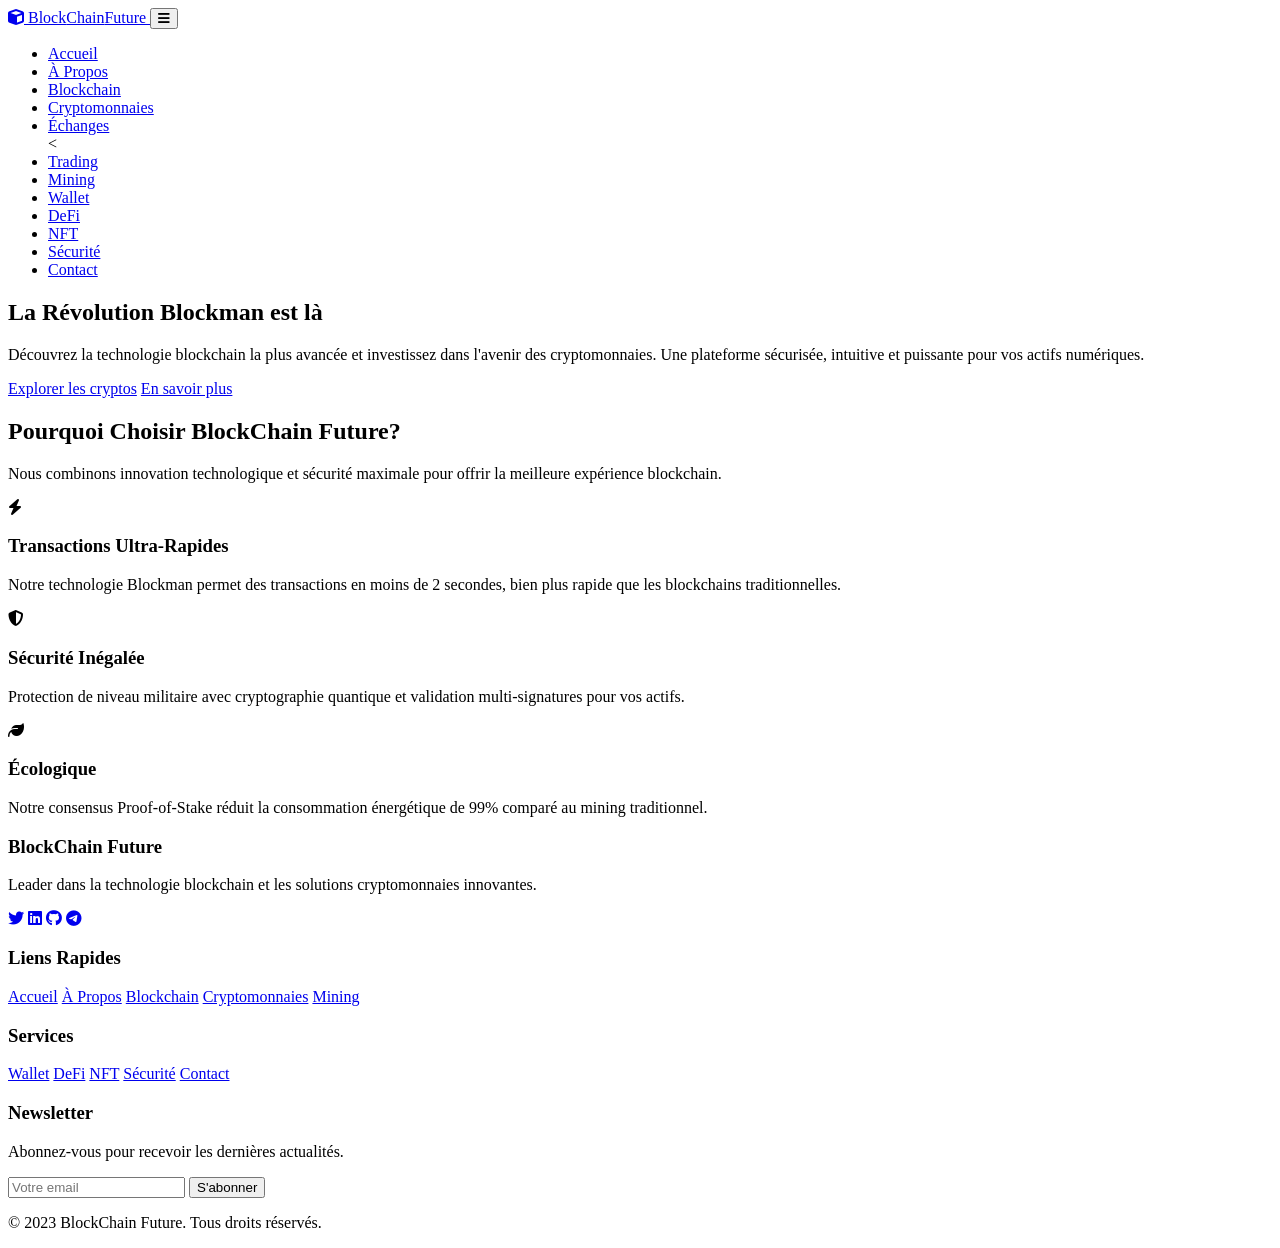
==== index.html @ 99333898 "Add initial index.html for BlockChain Future homepage This is the initial commit of the index.html f" ====
<!DOCTYPE html>
<html lang="fr">
<head>
    <meta charset="UTF-8">
    <meta name="viewport" content="width=device-width, initial-scale=1.0">
    <title>BlockChain Future - Accueil</title>
    <link rel="stylesheet" href="https://cdnjs.cloudflare.com/ajax/libs/font-awesome/6.4.0/css/all.min.css">
    <link href="https://fonts.googleapis.com/css2?family=Poppins:wght@300;400;500;600;700&family=Orbitron:wght@400;500;700;800&display=swap" rel="stylesheet">
    <link rel="stylesheet" href="css/style.css">
</head>
<body>
    <!-- Navigation -->
    <nav class="navbar">
        <div class="container nav-container">
            <a href="index.html" class="logo">
                <i class="fas fa-cube"></i> Block<span>Chain</span>Future
            </a>
            
            <button class="mobile-menu-btn" id="mobileMenuBtn">
                <i class="fas fa-bars"></i>
            </button>
            
           <ul class="nav-links" id="navLinks">
                <li><a href="index.html" class="nav-link">Accueil</a></li>
                <li><a href="about.html" class="nav-link">À Propos</a></li>
                <li><a href="blockchain.html" class="nav-link">Blockchain</a></li>
                <li><a href="crypto.html" class="nav-link">Cryptomonnaies</a></li>
                <li><a href="exchanges.html" class="nav-link">Échanges</a></li> <
                <li><a href="trading.html" class="nav-link">Trading</a></li>
                <li><a href="mining.html" class="nav-link">Mining</a></li>
                <li><a href="wallet.html" class="nav-link">Wallet</a></li>
                <li><a href="defi.html" class="nav-link">DeFi</a></li>
                <li><a href="nft.html" class="nav-link">NFT</a></li>
                <li><a href="security.html" class="nav-link">Sécurité</a></li>
                <li><a href="contact.html"     class="nav-link">Contact</a></li>
           </ul>
        </div>
    </nav>

    <!-- Hero Section -->
    <section class="hero">
        <div class="hero-bg"></div>
        <div class="blockchain-animation">
            <div class="block"></div>
            <div class="block"></div>
            <div class="block"></div>
            <div class="block"></div>
        </div>
        <div class="container">
            <div class="hero-content">
                <h1>La Révolution <span class="floating" style="display: inline-block;">Blockman</span> est là</h1>
                <p>Découvrez la technologie blockchain la plus avancée et investissez dans l'avenir des cryptomonnaies. Une plateforme sécurisée, intuitive et puissante pour vos actifs numériques.</p>
                <div class="hero-buttons">
                    <a href="crypto.html" class="btn">Explorer les cryptos</a>
                    <a href="about.html" class="btn btn-outline">En savoir plus</a>
                </div>
            </div>
        </div>
    </section>

    <!-- Features Section -->
    <section class="features-section">
        <div class="container">
            <div class="section-title">
                <h2>Pourquoi Choisir BlockChain Future?</h2>
                <p>Nous combinons innovation technologique et sécurité maximale pour offrir la meilleure expérience blockchain.</p>
            </div>
            
            <div class="features">
                <div class="feature-card">
                    <div class="feature-icon">
                        <i class="fas fa-bolt"></i>
                    </div>
                    <h3>Transactions Ultra-Rapides</h3>
                    <p>Notre technologie Blockman permet des transactions en moins de 2 secondes, bien plus rapide que les blockchains traditionnelles.</p>
                </div>
                
                <div class="feature-card">
                    <div class="feature-icon">
                        <i class="fas fa-shield-alt"></i>
                    </div>
                    <h3>Sécurité Inégalée</h3>
                    <p>Protection de niveau militaire avec cryptographie quantique et validation multi-signatures pour vos actifs.</p>
                </div>
                
                <div class="feature-card">
                    <div class="feature-icon">
                        <i class="fas fa-leaf"></i>
                    </div>
                    <h3>Écologique</h3>
                    <p>Notre consensus Proof-of-Stake réduit la consommation énergétique de 99% comparé au mining traditionnel.</p>
                </div>
            </div>
        </div>
    </section>

    <!-- Footer -->
    <footer>
        <div class="container">
            <div class="footer-content">
                <div class="footer-column">
                    <h3>BlockChain Future</h3>
                    <p>Leader dans la technologie blockchain et les solutions cryptomonnaies innovantes.</p>
                    <div class="social-icons">
                        <a href="#"><i class="fab fa-twitter"></i></a>
                        <a href="#"><i class="fab fa-linkedin"></i></a>
                        <a href="#"><i class="fab fa-github"></i></a>
                        <a href="#"><i class="fab fa-telegram"></i></a>
                    </div>
                </div>
                
                <div class="footer-column">
                    <h3>Liens Rapides</h3>
                    <a href="index.html">Accueil</a>
                    <a href="about.html">À Propos</a>
                    <a href="blockchain.html">Blockchain</a>
                    <a href="crypto.html">Cryptomonnaies</a>
                    <a href="mining.html">Mining</a>
                </div>
                
                <div class="footer-column">
                    <h3>Services</h3>
                    <a href="wallet.html">Wallet</a>
                    <a href="defi.html">DeFi</a>
                    <a href="nft.html">NFT</a>
                    <a href="security.html">Sécurité</a>
                    <a href="contact.html">Contact</a>
                </div>
                
                <div class="footer-column">
                    <h3>Newsletter</h3>
                    <p>Abonnez-vous pour recevoir les dernières actualités.</p>
                    <div class="newsletter-form">
                        <input type="email" class="newsletter-input" placeholder="Votre email">
                        <button class="newsletter-btn">S'abonner</button>
                    </div>
                </div>
            </div>
            
            <div class="copyright">
                <p>&copy; 2023 BlockChain Future. Tous droits réservés.</p>
            </div>
        </div>
    </footer>

    <script src="js/script.js"></script>
</body>
</html>
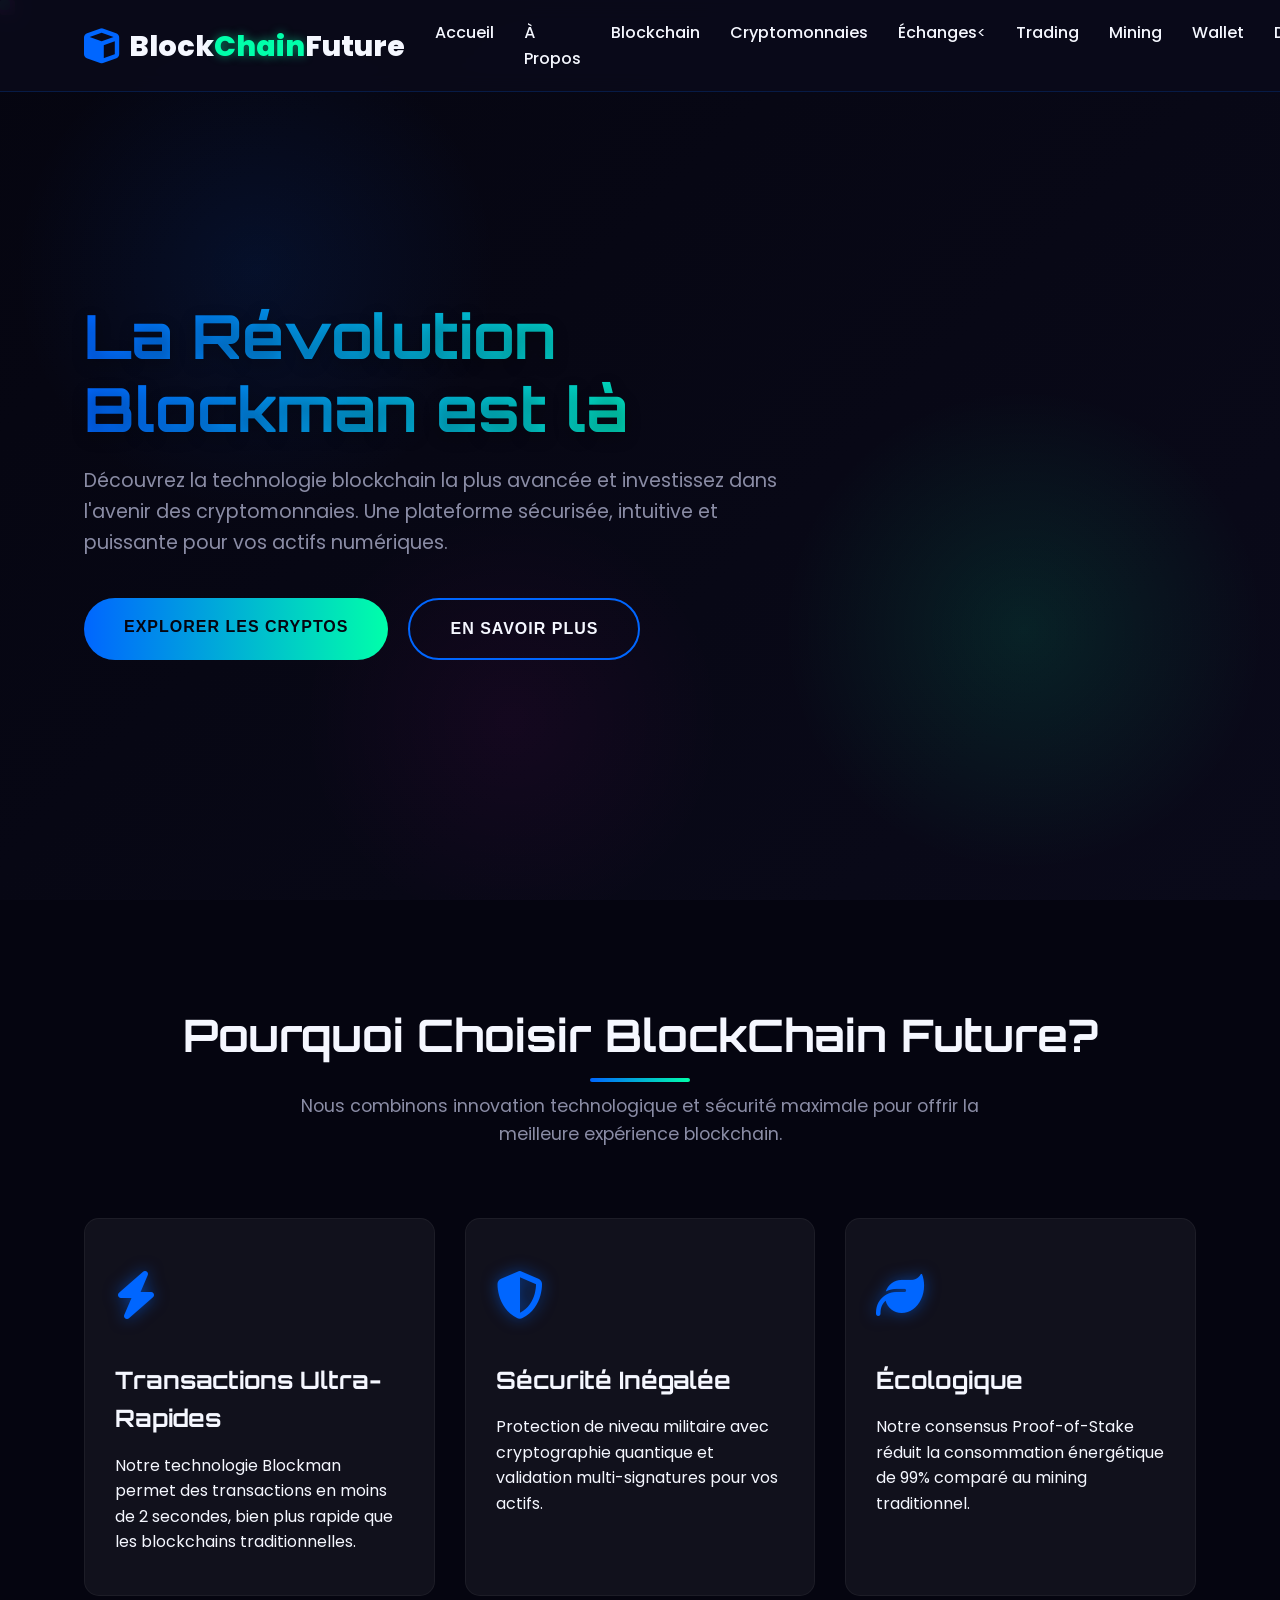
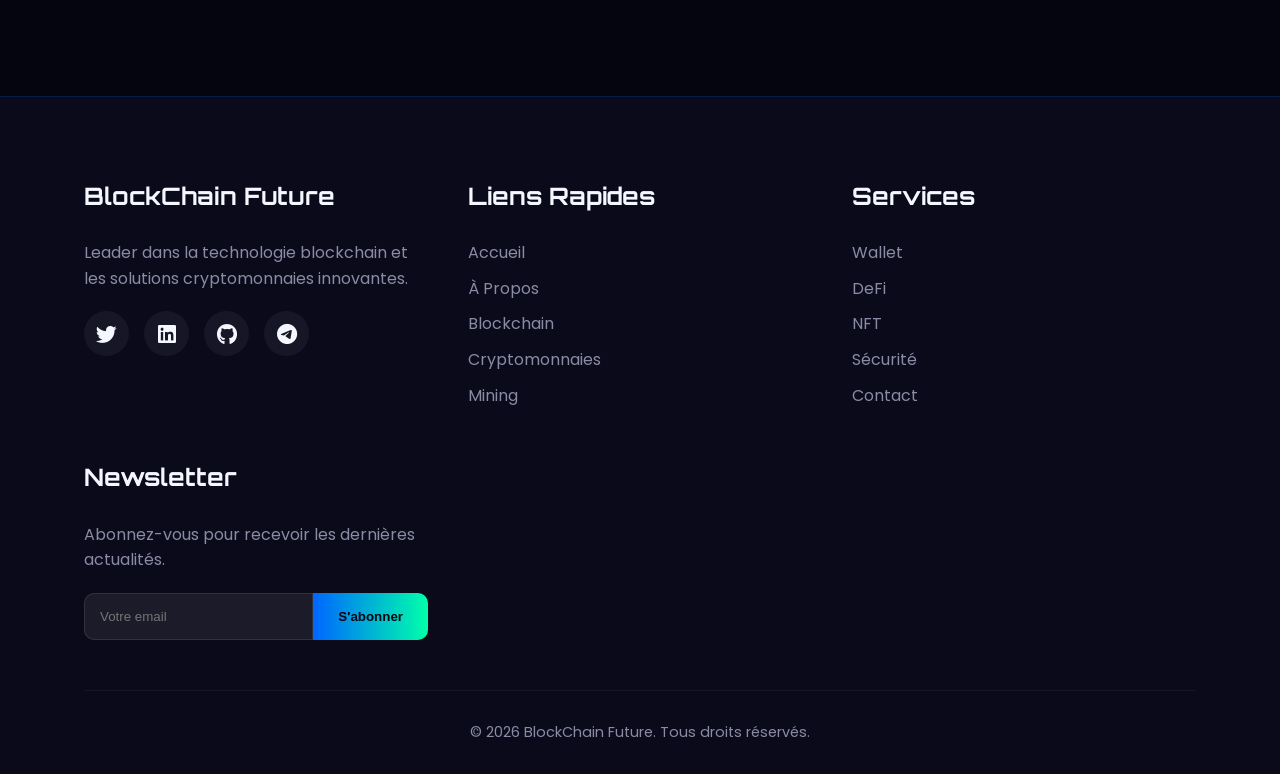
==== commit b47f4e5a: "Update stylesheet and script paths in index.html" ====
--- a/index.html
+++ b/index.html
@@ -6,7 +6,7 @@
     <title>BlockChain Future - Accueil</title>
     <link rel="stylesheet" href="https://cdnjs.cloudflare.com/ajax/libs/font-awesome/6.4.0/css/all.min.css">
     <link href="https://fonts.googleapis.com/css2?family=Poppins:wght@300;400;500;600;700&family=Orbitron:wght@400;500;700;800&display=swap" rel="stylesheet">
-    <link rel="stylesheet" href="css/style.css">
+    <link rel="stylesheet" href="style.css">
 </head>
 <body>
     <!-- Navigation -->
@@ -138,11 +138,11 @@
             </div>
             
             <div class="copyright">
-                <p>&copy; 2023 BlockChain Future. Tous droits réservés.</p>
+                <p>&copy; 2026 BlockChain Future. Tous droits réservés.</p>
             </div>
         </div>
     </footer>
 
-    <script src="js/script.js"></script>
+    <script src="script.js"></script>
 </body>
 </html>
--- a/style.css
+++ b/style.css
@@ -0,0 +1,1081 @@
+/* ===== RESET & VARIABLES ===== */
+* {
+    margin: 0;
+    padding: 0;
+    box-sizing: border-box;
+}
+
+:root {
+    --primary: #0066ff;
+    --secondary: #00ffaa;
+    --accent: #ff00cc;
+    --dark: #0a0a1a;
+    --darker: #050510;
+    --light: #f5f7ff;
+    --gray: #8a8ca5;
+    --success: #00ff88;
+    --warning: #ffcc00;
+    --danger: #ff3366;
+    --shadow: 0 10px 30px rgba(0, 0, 0, 0.5);
+    --glow: 0 0 20px rgba(0, 102, 255, 0.5);
+    --glow-secondary: 0 0 20px rgba(0, 255, 170, 0.5);
+}
+
+html {
+    scroll-behavior: smooth;
+}
+
+body {
+    font-family: 'Poppins', sans-serif;
+    background-color: var(--darker);
+    color: var(--light);
+    line-height: 1.6;
+    overflow-x: hidden;
+}
+
+h1, h2, h3, h4, h5 {
+    font-family: 'Orbitron', sans-serif;
+    font-weight: 700;
+}
+
+.container {
+    width: 90%;
+    max-width: 1200px;
+    margin: 0 auto;
+    padding: 0 20px;
+}
+
+/* ===== NAVIGATION ===== */
+.navbar {
+    position: fixed;
+    top: 0;
+    left: 0;
+    width: 100%;
+    background-color: rgba(10, 10, 26, 0.95);
+    backdrop-filter: blur(10px);
+    padding: 20px 0;
+    z-index: 1000;
+    border-bottom: 1px solid rgba(0, 102, 255, 0.2);
+    transition: all 0.3s ease;
+}
+
+.navbar.scrolled {
+    padding: 15px 0;
+    box-shadow: var(--shadow);
+}
+
+.nav-container {
+    display: flex;
+    justify-content: space-between;
+    align-items: center;
+}
+
+.logo {
+    display: flex;
+    align-items: center;
+    font-size: 1.8rem;
+    font-weight: 800;
+    color: var(--light);
+    text-decoration: none;
+}
+
+.logo i {
+    color: var(--primary);
+    margin-right: 10px;
+    font-size: 2.2rem;
+}
+
+.logo span {
+    color: var(--secondary);
+    text-shadow: 0 0 10px rgba(0, 255, 170, 0.5);
+}
+
+.nav-links {
+    display: flex;
+    list-style: none;
+}
+
+.nav-links li {
+    margin-left: 30px;
+}
+
+.nav-links a {
+    color: var(--light);
+    text-decoration: none;
+    font-weight: 500;
+    font-size: 1rem;
+    transition: all 0.3s ease;
+    position: relative;
+    padding: 5px 0;
+}
+
+.nav-links a:hover {
+    color: var(--secondary);
+}
+
+.nav-links a.active {
+    color: var(--secondary);
+}
+
+.nav-links a.active::after {
+    width: 100%;
+}
+
+.nav-links a::after {
+    content: '';
+    position: absolute;
+    bottom: 0;
+    left: 0;
+    width: 0;
+    height: 2px;
+    background: linear-gradient(to right, var(--primary), var(--secondary));
+    transition: width 0.3s ease;
+}
+
+.nav-links a:hover::after {
+    width: 100%;
+}
+
+.mobile-menu-btn {
+    display: none;
+    background: none;
+    border: none;
+    color: var(--light);
+    font-size: 1.5rem;
+    cursor: pointer;
+}
+
+/* ===== HERO SECTION ===== */
+.hero {
+    padding: 180px 0 120px;
+    background: linear-gradient(135deg, var(--darker) 0%, var(--dark) 100%);
+    position: relative;
+    overflow: hidden;
+    min-height: 100vh;
+    display: flex;
+    align-items: center;
+}
+
+.hero-bg {
+    position: absolute;
+    top: 0;
+    left: 0;
+    width: 100%;
+    height: 100%;
+    background-image: 
+        radial-gradient(circle at 20% 30%, rgba(0, 102, 255, 0.1) 0%, transparent 20%),
+        radial-gradient(circle at 80% 70%, rgba(0, 255, 170, 0.1) 0%, transparent 20%),
+        radial-gradient(circle at 40% 80%, rgba(255, 0, 204, 0.05) 0%, transparent 20%);
+    z-index: 1;
+}
+
+.hero-content {
+    max-width: 700px;
+    position: relative;
+    z-index: 2;
+}
+
+.hero h1 {
+    font-size: 3.8rem;
+    margin-bottom: 20px;
+    line-height: 1.2;
+    background: linear-gradient(to right, var(--primary), var(--secondary));
+    -webkit-background-clip: text;
+    background-clip: text;
+    color: transparent;
+    text-shadow: 0 5px 15px rgba(0, 0, 0, 0.3);
+}
+
+.hero p {
+    font-size: 1.2rem;
+    margin-bottom: 40px;
+    color: var(--gray);
+}
+
+.hero-buttons {
+    display: flex;
+    gap: 20px;
+    flex-wrap: wrap;
+}
+
+.btn {
+    display: inline-block;
+    padding: 16px 40px;
+    background: linear-gradient(to right, var(--primary), var(--secondary));
+    color: var(--darker);
+    text-decoration: none;
+    border-radius: 50px;
+    font-weight: 700;
+    font-size: 1rem;
+    transition: all 0.3s ease;
+    border: none;
+    cursor: pointer;
+    position: relative;
+    overflow: hidden;
+    z-index: 1;
+    text-transform: uppercase;
+    letter-spacing: 1px;
+}
+
+.btn::before {
+    content: '';
+    position: absolute;
+    top: 0;
+    left: 0;
+    width: 0;
+    height: 100%;
+    background: linear-gradient(to right, var(--secondary), var(--primary));
+    transition: width 0.5s ease;
+    z-index: -1;
+}
+
+.btn:hover::before {
+    width: 100%;
+}
+
+.btn:hover {
+    transform: translateY(-5px);
+    box-shadow: var(--glow);
+    color: var(--darker);
+}
+
+.btn-outline {
+    background: transparent;
+    border: 2px solid var(--primary);
+    color: var(--light);
+}
+
+.btn-outline:hover {
+    background: var(--primary);
+    color: var(--dark);
+}
+
+/* ===== SECTIONS COMMUNES ===== */
+section {
+    padding: 100px 0;
+    position: relative;
+}
+
+.section-title {
+    text-align: center;
+    margin-bottom: 70px;
+}
+
+.section-title h2 {
+    font-size: 2.8rem;
+    margin-bottom: 20px;
+    color: var(--light);
+    position: relative;
+    display: inline-block;
+}
+
+.section-title h2::after {
+    content: '';
+    position: absolute;
+    bottom: -10px;
+    left: 50%;
+    transform: translateX(-50%);
+    width: 100px;
+    height: 4px;
+    background: linear-gradient(to right, var(--primary), var(--secondary));
+    border-radius: 2px;
+}
+
+.section-title p {
+    color: var(--gray);
+    max-width: 700px;
+    margin: 0 auto;
+    font-size: 1.1rem;
+}
+
+/* ===== FEATURES ===== */
+.features {
+    display: grid;
+    grid-template-columns: repeat(auto-fit, minmax(320px, 1fr));
+    gap: 30px;
+    margin-top: 50px;
+}
+
+.feature-card {
+    background-color: rgba(255, 255, 255, 0.05);
+    border-radius: 15px;
+    padding: 40px 30px;
+    transition: all 0.4s ease;
+    border: 1px solid rgba(255, 255, 255, 0.05);
+    position: relative;
+    overflow: hidden;
+    z-index: 1;
+}
+
+.feature-card::before {
+    content: '';
+    position: absolute;
+    top: 0;
+    left: 0;
+    width: 100%;
+    height: 100%;
+    background: linear-gradient(135deg, rgba(0, 102, 255, 0.1), rgba(0, 255, 170, 0.1));
+    z-index: -1;
+    opacity: 0;
+    transition: opacity 0.4s ease;
+}
+
+.feature-card:hover {
+    transform: translateY(-15px);
+    border-color: var(--primary);
+    box-shadow: var(--shadow);
+}
+
+.feature-card:hover::before {
+    opacity: 1;
+}
+
+.feature-icon {
+    font-size: 3rem;
+    color: var(--primary);
+    margin-bottom: 25px;
+    text-shadow: 0 0 15px rgba(0, 102, 255, 0.5);
+}
+
+.feature-card h3 {
+    font-size: 1.5rem;
+    margin-bottom: 15px;
+    color: var(--light);
+}
+
+/* ===== ABOUT PAGE STYLES ===== */
+.about-content {
+    display: grid;
+    grid-template-columns: repeat(auto-fit, minmax(300px, 1fr));
+    gap: 50px;
+    align-items: center;
+}
+
+.about-img {
+    position: relative;
+    border-radius: 15px;
+    overflow: hidden;
+    box-shadow: var(--shadow);
+}
+
+.about-img img {
+    width: 100%;
+    height: auto;
+    display: block;
+    transition: transform 0.5s ease;
+}
+
+.about-img:hover img {
+    transform: scale(1.05);
+}
+
+.about-text h3 {
+    font-size: 2rem;
+    margin-bottom: 20px;
+    color: var(--secondary);
+}
+
+.stats {
+    display: grid;
+    grid-template-columns: repeat(auto-fit, minmax(150px, 1fr));
+    gap: 30px;
+    margin-top: 40px;
+}
+
+.stat-item {
+    text-align: center;
+    padding: 20px;
+    background-color: rgba(255, 255, 255, 0.05);
+    border-radius: 10px;
+}
+
+.stat-number {
+    font-size: 2.5rem;
+    font-weight: 800;
+    color: var(--secondary);
+    margin-bottom: 10px;
+}
+
+/* ===== BLOCKCHAIN PAGE STYLES ===== */
+.blockchain-demo {
+    width: 100%;
+    height: 300px;
+    background-color: rgba(0, 0, 0, 0.3);
+    border-radius: 15px;
+    margin-top: 50px;
+    position: relative;
+    overflow: hidden;
+    border: 1px solid rgba(0, 102, 255, 0.2);
+}
+
+/* ===== CRYPTO PAGE STYLES ===== */
+.crypto-grid {
+    display: grid;
+    grid-template-columns: repeat(auto-fit, minmax(280px, 1fr));
+    gap: 30px;
+    margin-top: 50px;
+}
+
+.crypto-card {
+    background-color: rgba(255, 255, 255, 0.05);
+    border-radius: 15px;
+    padding: 30px;
+    transition: all 0.3s ease;
+    border: 1px solid rgba(255, 255, 255, 0.05);
+    position: relative;
+}
+
+.crypto-card:hover {
+    transform: translateY(-10px);
+    border-color: var(--primary);
+    box-shadow: var(--shadow);
+}
+
+.crypto-header {
+    display: flex;
+    align-items: center;
+    margin-bottom: 20px;
+}
+
+.crypto-icon {
+    font-size: 2.5rem;
+    margin-right: 15px;
+}
+
+.crypto-name h3 {
+    font-size: 1.5rem;
+    margin-bottom: 5px;
+}
+
+.crypto-price {
+    font-size: 1.8rem;
+    font-weight: 700;
+    color: var(--secondary);
+    margin-bottom: 10px;
+}
+
+.price-change {
+    font-size: 1rem;
+    font-weight: 600;
+    padding: 3px 10px;
+    border-radius: 20px;
+    display: inline-block;
+}
+
+.up {
+    background-color: rgba(0, 255, 136, 0.1);
+    color: var(--success);
+}
+
+.down {
+    background-color: rgba(255, 51, 102, 0.1);
+    color: var(--danger);
+}
+
+/* ===== MINING PAGE STYLES ===== */
+.mining-stats {
+    display: grid;
+    grid-template-columns: repeat(auto-fit, minmax(250px, 1fr));
+    gap: 30px;
+    margin-top: 50px;
+}
+
+.mining-stat {
+    text-align: center;
+    padding: 40px 20px;
+    background-color: rgba(255, 255, 255, 0.05);
+    border-radius: 15px;
+    border: 1px solid rgba(0, 255, 170, 0.1);
+}
+
+.mining-stat i {
+    font-size: 3rem;
+    color: var(--secondary);
+    margin-bottom: 20px;
+}
+
+/* ===== WALLET PAGE STYLES ===== */
+.wallet-features {
+    display: grid;
+    grid-template-columns: repeat(auto-fit, minmax(300px, 1fr));
+    gap: 30px;
+    margin-top: 50px;
+}
+
+/* ===== DEFI PAGE STYLES ===== */
+.defi-platforms {
+    display: flex;
+    flex-wrap: wrap;
+    justify-content: center;
+    gap: 20px;
+    margin-top: 50px;
+}
+
+.platform-card {
+    width: 180px;
+    padding: 25px 15px;
+    background-color: rgba(255, 255, 255, 0.05);
+    border-radius: 15px;
+    text-align: center;
+    transition: all 0.3s ease;
+}
+
+.platform-card:hover {
+    transform: translateY(-10px);
+    background-color: rgba(0, 102, 255, 0.1);
+    border: 1px solid var(--primary);
+}
+
+/* ===== NFT PAGE STYLES ===== */
+.nft-gallery {
+    display: grid;
+    grid-template-columns: repeat(auto-fill, minmax(250px, 1fr));
+    gap: 30px;
+    margin-top: 50px;
+}
+
+.nft-item {
+    background-color: rgba(255, 255, 255, 0.05);
+    border-radius: 15px;
+    overflow: hidden;
+    transition: all 0.3s ease;
+    border: 1px solid rgba(255, 255, 255, 0.05);
+}
+
+.nft-item:hover {
+    transform: translateY(-10px);
+    border-color: var(--accent);
+    box-shadow: 0 10px 30px rgba(255, 0, 204, 0.2);
+}
+
+.nft-image {
+    height: 200px;
+    width: 100%;
+    background: linear-gradient(45deg, var(--primary), var(--accent));
+    display: flex;
+    align-items: center;
+    justify-content: center;
+    font-size: 4rem;
+}
+
+.nft-info {
+    padding: 20px;
+}
+
+/* ===== SECURITY PAGE STYLES ===== */
+.security-features {
+    display: grid;
+    grid-template-columns: repeat(auto-fit, minmax(300px, 1fr));
+    gap: 30px;
+    margin-top: 50px;
+}
+
+/* ===== CONTACT PAGE STYLES ===== */
+.contact-container {
+    display: grid;
+    grid-template-columns: repeat(auto-fit, minmax(300px, 1fr));
+    gap: 50px;
+    margin-top: 50px;
+}
+
+.contact-info h3 {
+    font-size: 1.8rem;
+    margin-bottom: 20px;
+    color: var(--secondary);
+}
+
+.contact-details {
+    margin-top: 30px;
+}
+
+.contact-item {
+    display: flex;
+    align-items: center;
+    margin-bottom: 20px;
+}
+
+.contact-item i {
+    font-size: 1.5rem;
+    color: var(--primary);
+    margin-right: 15px;
+    width: 40px;
+}
+
+.contact-form {
+    background-color: rgba(255, 255, 255, 0.05);
+    border-radius: 15px;
+    padding: 40px;
+}
+
+.form-group {
+    margin-bottom: 25px;
+}
+
+.form-group label {
+    display: block;
+    margin-bottom: 8px;
+    color: var(--light);
+    font-weight: 500;
+}
+
+.form-control {
+    width: 100%;
+    padding: 15px;
+    background-color: rgba(255, 255, 255, 0.07);
+    border: 1px solid rgba(255, 255, 255, 0.1);
+    border-radius: 10px;
+    color: var(--light);
+    font-size: 1rem;
+    transition: all 0.3s ease;
+}
+
+.form-control:focus {
+    outline: none;
+    border-color: var(--primary);
+    box-shadow: 0 0 10px rgba(0, 102, 255, 0.3);
+}
+
+textarea.form-control {
+    min-height: 150px;
+    resize: vertical;
+}
+
+/* ===== FOOTER ===== */
+footer {
+    background-color: var(--dark);
+    padding: 80px 0 30px;
+    border-top: 1px solid rgba(0, 102, 255, 0.2);
+}
+
+.footer-content {
+    display: grid;
+    grid-template-columns: repeat(auto-fit, minmax(250px, 1fr));
+    gap: 40px;
+    margin-bottom: 50px;
+}
+
+.footer-column h3 {
+    font-size: 1.5rem;
+    margin-bottom: 25px;
+    color: var(--light);
+}
+
+.footer-column p, .footer-column a {
+    color: var(--gray);
+    margin-bottom: 10px;
+    display: block;
+    text-decoration: none;
+    transition: color 0.3s ease;
+}
+
+.footer-column a:hover {
+    color: var(--secondary);
+}
+
+.social-icons {
+    display: flex;
+    gap: 15px;
+    margin-top: 20px;
+}
+
+.social-icons a {
+    display: inline-flex;
+    align-items: center;
+    justify-content: center;
+    width: 45px;
+    height: 45px;
+    background-color: rgba(255, 255, 255, 0.05);
+    border-radius: 50%;
+    color: var(--light);
+    font-size: 1.3rem;
+    transition: all 0.3s ease;
+}
+
+.social-icons a:hover {
+    background-color: var(--primary);
+    transform: translateY(-5px);
+    box-shadow: var(--glow);
+}
+
+.newsletter-form {
+    display: flex;
+    margin-top: 20px;
+}
+
+.newsletter-input {
+    flex: 1;
+    padding: 15px;
+    background-color: rgba(255, 255, 255, 0.07);
+    border: 1px solid rgba(255, 255, 255, 0.1);
+    border-radius: 10px 0 0 10px;
+    color: var(--light);
+}
+
+.newsletter-btn {
+    padding: 0 25px;
+    background: linear-gradient(to right, var(--primary), var(--secondary));
+    color: var(--darker);
+    border: none;
+    border-radius: 0 10px 10px 0;
+    font-weight: 600;
+    cursor: pointer;
+    transition: all 0.3s ease;
+}
+
+.newsletter-btn:hover {
+    background: linear-gradient(to right, var(--secondary), var(--primary));
+}
+
+.copyright {
+    text-align: center;
+    padding-top: 30px;
+    border-top: 1px solid rgba(255, 255, 255, 0.05);
+    color: var(--gray);
+    font-size: 0.9rem;
+}
+
+/* ===== ANIMATIONS ===== */
+@keyframes float {
+    0%, 100% {
+        transform: translateY(0);
+    }
+    50% {
+        transform: translateY(-20px);
+    }
+}
+
+@keyframes pulse {
+    0%, 100% {
+        opacity: 1;
+    }
+    50% {
+        opacity: 0.5;
+    }
+}
+
+@keyframes glow {
+    0%, 100% {
+        box-shadow: 0 0 10px rgba(0, 102, 255, 0.5);
+    }
+    50% {
+        box-shadow: 0 0 20px rgba(0, 102, 255, 0.8);
+    }
+}
+
+@keyframes moveBlock {
+    0% {
+        transform: translate(0, 0) rotate(0deg);
+    }
+    25% {
+        transform: translate(100vw, 100vh) rotate(90deg);
+    }
+    50% {
+        transform: translate(50vw, 0) rotate(180deg);
+    }
+    75% {
+        transform: translate(0, 100vh) rotate(270deg);
+    }
+    100% {
+        transform: translate(0, 0) rotate(360deg);
+    }
+}
+
+.floating {
+    animation: float 5s ease-in-out infinite;
+}
+
+.pulse {
+    animation: pulse 2s ease-in-out infinite;
+}
+
+.glow {
+    animation: glow 2s ease-in-out infinite;
+}
+
+/* ===== BLOCKCHAIN ANIMATION ===== */
+.blockchain-animation {
+    position: absolute;
+    width: 100%;
+    height: 100%;
+    top: 0;
+    left: 0;
+    pointer-events: none;
+    z-index: 1;
+    overflow: hidden;
+}
+
+.block {
+    position: absolute;
+    width: 12px;
+    height: 12px;
+    background-color: var(--primary);
+    border-radius: 3px;
+    opacity: 0.7;
+    animation: moveBlock 20s infinite linear;
+}
+
+.block:nth-child(2) {
+    background-color: var(--secondary);
+    animation-delay: -5s;
+    width: 8px;
+    height: 8px;
+}
+
+.block:nth-child(3) {
+    background-color: var(--accent);
+    animation-delay: -10s;
+    width: 15px;
+    height: 15px;
+}
+
+.block:nth-child(4) {
+    background-color: var(--success);
+    animation-delay: -15s;
+    width: 10px;
+    height: 10px;
+}
+
+/* ===== RESPONSIVE DESIGN ===== */
+@media (max-width: 992px) {
+    .nav-links {
+        display: none;
+        position: absolute;
+        top: 100%;
+        left: 0;
+        width: 100%;
+        background-color: var(--dark);
+        flex-direction: column;
+        padding: 20px 0;
+        box-shadow: var(--shadow);
+        text-align: center;
+    }
+    
+    .nav-links.active {
+        display: flex;
+    }
+    
+    .nav-links li {
+        margin: 0;
+    }
+    
+    .nav-links a {
+        display: block;
+        padding: 15px 0;
+    }
+    
+    .mobile-menu-btn {
+        display: block;
+    }
+    
+    .hero h1 {
+        font-size: 2.8rem;
+    }
+    
+    .section-title h2 {
+        font-size: 2.2rem;
+    }
+}
+
+@media (max-width: 768px) {
+    .hero h1 {
+        font-size: 2.3rem;
+    }
+    
+    .hero p {
+        font-size: 1.1rem;
+    }
+    
+    section {
+        padding: 80px 0;
+    }
+    
+    .btn {
+        padding: 14px 30px;
+    }
+    
+    .hero-buttons {
+        flex-direction: column;
+        align-items: flex-start;
+    }
+}
+
+@media (max-width: 576px) {
+    .hero h1 {
+        font-size: 2rem;
+    }
+    
+    .section-title h2 {
+        font-size: 1.8rem;
+    }
+    
+    .feature-card, .crypto-card {
+        padding: 25px 20px;
+    }
+}
+/* ===== EXCHANGES PAGE STYLES ===== */
+.exchanges-grid {
+    display: grid;
+    grid-template-columns: repeat(auto-fit, minmax(320px, 1fr));
+    gap: 30px;
+    margin-top: 50px;
+}
+
+.exchange-card {
+    background-color: rgba(255, 255, 255, 0.05);
+    border-radius: 15px;
+    padding: 30px;
+    transition: all 0.3s ease;
+    border: 1px solid rgba(255, 255, 255, 0.05);
+    position: relative;
+    display: flex;
+    flex-direction: column;
+}
+
+.exchange-card:hover {
+    transform: translateY(-10px);
+    border-color: var(--primary);
+    box-shadow: var(--shadow);
+}
+
+.exchange-logo {
+    display: flex;
+    align-items: center;
+    margin-bottom: 25px;
+}
+
+.logo-circle {
+    width: 70px;
+    height: 70px;
+    border-radius: 50%;
+    display: flex;
+    align-items: center;
+    justify-content: center;
+    margin-right: 20px;
+    font-size: 2rem;
+    color: white;
+    box-shadow: 0 5px 15px rgba(0, 0, 0, 0.3);
+}
+
+.exchange-logo h3 {
+    font-size: 1.5rem;
+    color: var(--light);
+}
+
+.exchange-info {
+    flex-grow: 1;
+    margin-bottom: 20px;
+}
+
+.exchange-info p {
+    margin-bottom: 8px;
+    color: var(--gray);
+    font-size: 0.95rem;
+}
+
+.exchange-info strong {
+    color: var(--light);
+}
+
+.exchange-features {
+    display: flex;
+    flex-wrap: wrap;
+    gap: 8px;
+    margin-bottom: 20px;
+}
+
+.feature-tag {
+    background-color: rgba(0, 102, 255, 0.1);
+    color: var(--primary);
+    padding: 5px 12px;
+    border-radius: 20px;
+    font-size: 0.85rem;
+    font-weight: 500;
+}
+
+.exchange-rating {
+    margin-bottom: 20px;
+}
+
+.stars {
+    display: flex;
+    align-items: center;
+    color: var(--warning);
+}
+
+.stars span {
+    margin-left: 10px;
+    color: var(--light);
+    font-weight: 600;
+}
+
+/* ===== COMPARISON TABLE ===== */
+.comparison-table {
+    overflow-x: auto;
+    margin-top: 50px;
+}
+
+.comparison-table table {
+    width: 100%;
+    border-collapse: collapse;
+    background-color: rgba(255, 255, 255, 0.05);
+    border-radius: 10px;
+    overflow: hidden;
+}
+
+.comparison-table th {
+    background-color: rgba(0, 102, 255, 0.2);
+    padding: 20px;
+    text-align: left;
+    color: var(--light);
+    font-weight: 600;
+    border-bottom: 2px solid rgba(0, 102, 255, 0.3);
+}
+
+.comparison-table td {
+    padding: 18px 20px;
+    border-bottom: 1px solid rgba(255, 255, 255, 0.05);
+    color: var(--gray);
+}
+
+.comparison-table tr:last-child td {
+    border-bottom: none;
+}
+
+.comparison-table tr:hover {
+    background-color: rgba(255, 255, 255, 0.03);
+}
+
+.rating-badge {
+    background-color: rgba(0, 255, 170, 0.1);
+    color: var(--secondary);
+    padding: 5px 15px;
+    border-radius: 20px;
+    font-weight: 600;
+}
+
+/* ===== TIPS SECTION ===== */
+.tips-section .features {
+    grid-template-columns: repeat(auto-fit, minmax(300px, 1fr));
+}
+
+/* ===== RESPONSIVE ADJUSTMENTS ===== */
+@media (max-width: 768px) {
+    .comparison-table {
+        font-size: 0.9rem;
+    }
+    
+    .comparison-table th,
+    .comparison-table td {
+        padding: 12px 15px;
+    }
+    
+    .exchange-card {
+        padding: 25px 20px;
+    }
+    
+    .logo-circle {
+        width: 60px;
+        height: 60px;
+        font-size: 1.5rem;
+    }
+}
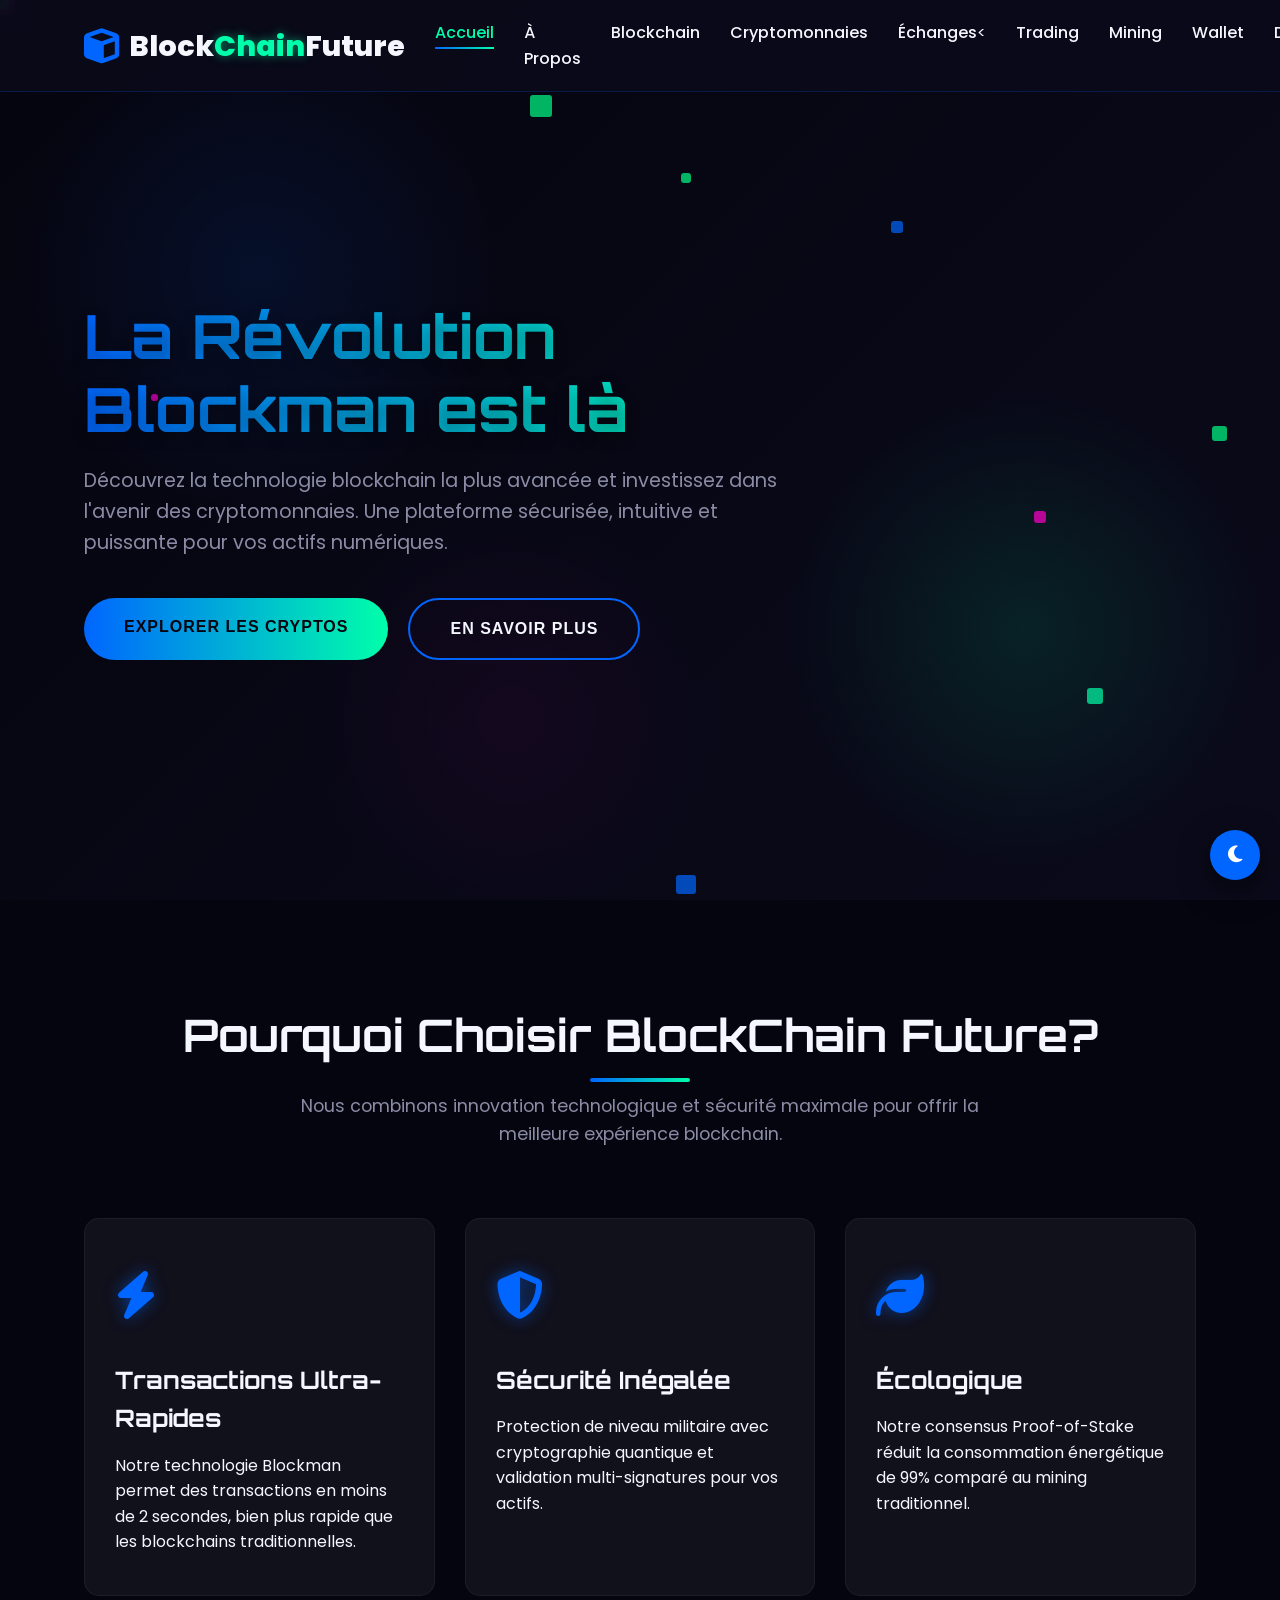
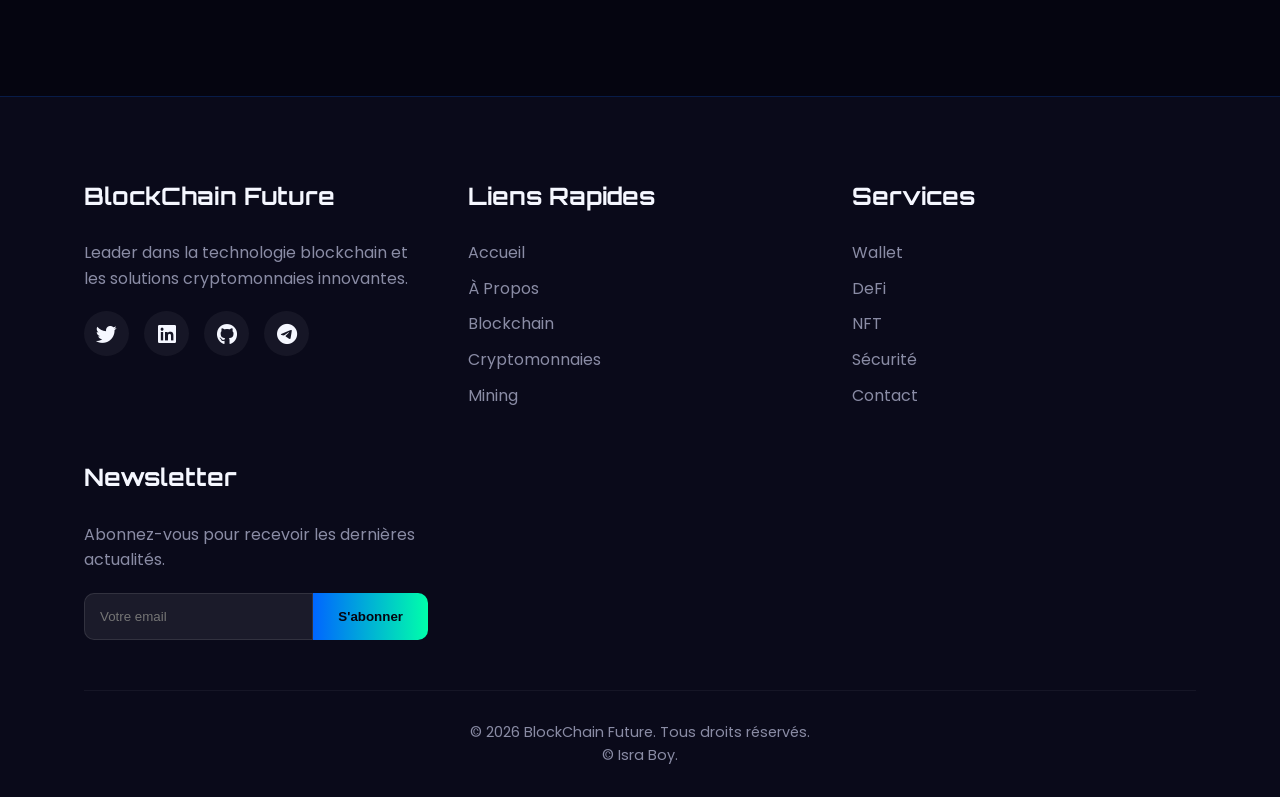
==== commit a6230845: "Add copyright notice for Isra Boy" ====
--- a/index.html
+++ b/index.html
@@ -139,6 +139,7 @@
             
             <div class="copyright">
                 <p>&copy; 2026 BlockChain Future. Tous droits réservés.</p>
+                 <p>&copy; Isra Boy.</p>
             </div>
         </div>
     </footer>
